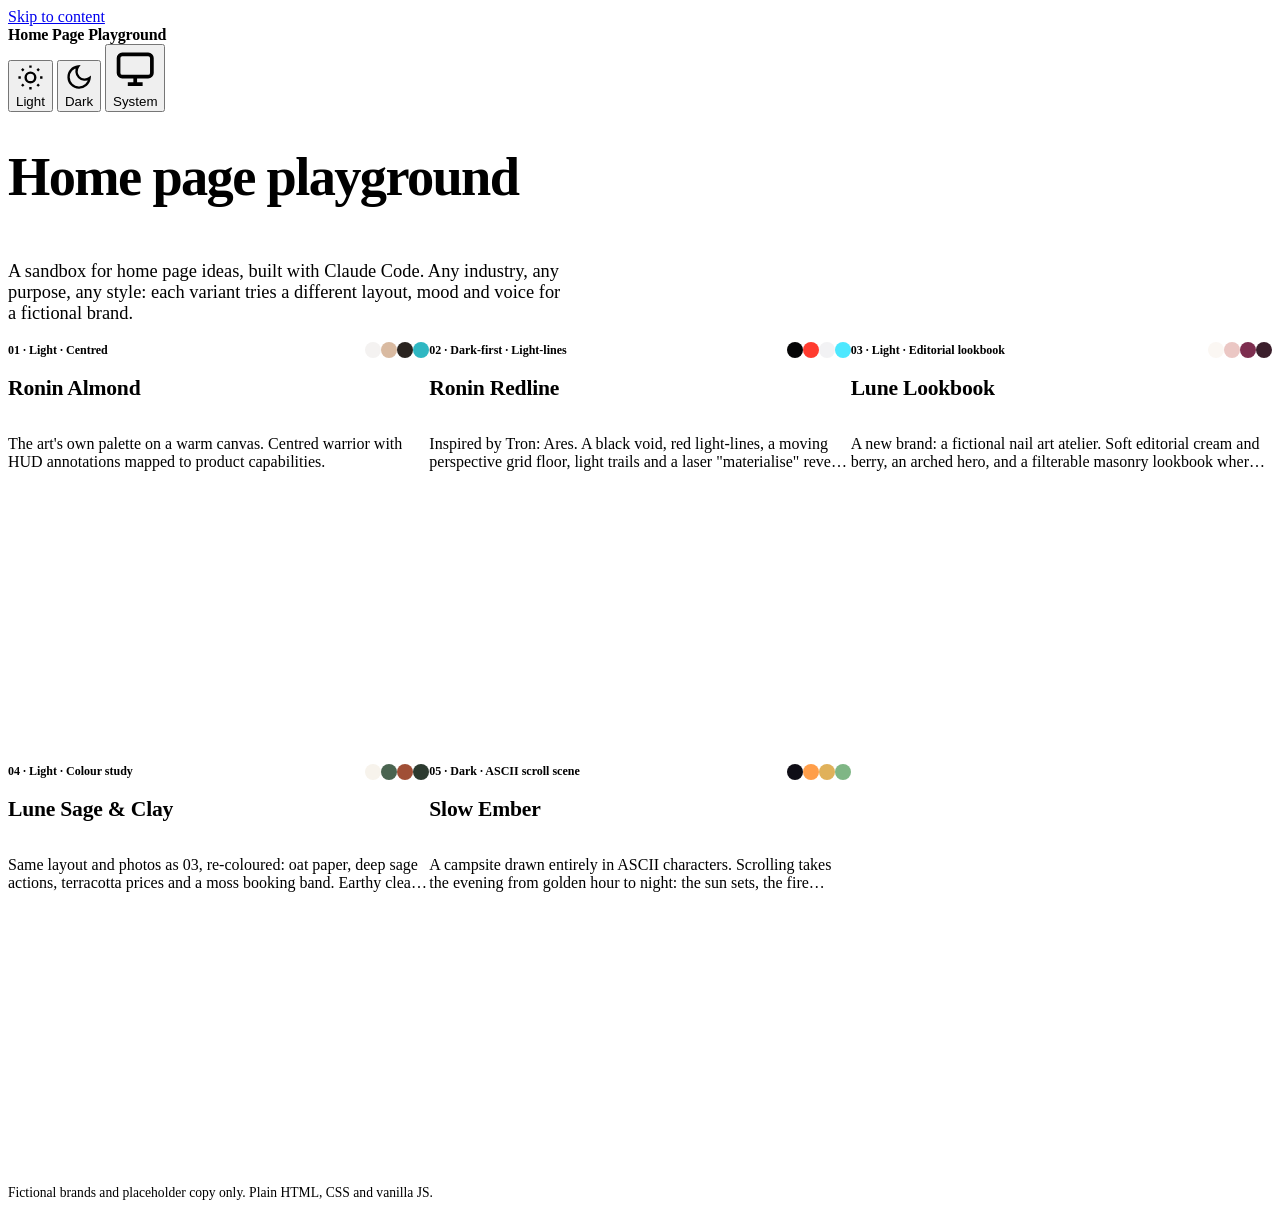
==== index.html @ 0874130c "update workflow and add more info to readme" ====
<!doctype html>
<html lang="en">
<head>
  <meta charset="utf-8">
  <meta name="viewport" content="width=device-width, initial-scale=1">
  <title>Home Page Playground</title>
  <meta name="description" content="Gallery of home page variants built in this playground.">
  <link rel="preconnect" href="https://fonts.googleapis.com">
  <link rel="preconnect" href="https://fonts.gstatic.com" crossorigin>
  <link href="https://fonts.googleapis.com/css2?family=Space+Grotesk:wght@600;700&family=Inter:wght@400;500;600;700&display=swap" rel="stylesheet">
  <link rel="stylesheet" href="shared/css/design-system.css">
  <link rel="stylesheet" href="shared/css/base.css">
  <link rel="stylesheet" href="shared/css/components.css">
  <script src="shared/js/theme-manager.js"></script>
  <style>
    /* Gallery uses the shared tokens as they are; only layout lives here. */
    body { display: flex; flex-direction: column; min-height: 100vh; }
    main { flex: 1; }

    .brand { font-family: var(--font-display); font-weight: 700; letter-spacing: -0.01em; color: var(--text-primary); text-decoration: none; }

    .gallery-head { display: grid; gap: var(--space-4); padding-block: var(--space-12) var(--space-8); }
    .gallery-head h1 { font-size: clamp(2.2rem, 5vw, 3.4rem); line-height: 1.05; letter-spacing: -0.03em; font-weight: 700; }
    .gallery-head .lead { font-size: 1.15rem; max-width: 560px; color: var(--text-secondary); }

    /* Grid */
    .gallery-grid { display: grid; gap: var(--space-6); padding-block: var(--space-4) var(--space-16); }
    @media (min-width: 768px) { .gallery-grid { grid-template-columns: repeat(2, 1fr); } }
    @media (min-width: 1024px) { .gallery-grid { grid-template-columns: repeat(3, 1fr); } }

    /* Card: live preview on top, info below */
    .variant-card { position: relative; aspect-ratio: 1 / 1; padding: 0; gap: 0; overflow: hidden; transition: transform var(--duration-base, .3s) ease, box-shadow var(--duration-base, .3s) ease; }
    .variant-card:hover { transform: translateY(-4px); box-shadow: var(--shadow-md); }
    .variant-card__preview { position: relative; flex: 1; min-height: 0; overflow: hidden; background: var(--bg-secondary); }
    .variant-card__preview iframe { position: absolute; top: 0; left: 0; width: 1440px; height: 1440px; border: 0; pointer-events: none; transform-origin: 0 0; transform: scale(var(--preview-scale, 0.25)); }
    /* Static (not relative) so the link's stretched ::after covers the whole card */
    .variant-card__info { display: flex; flex-direction: column; gap: var(--space-2); padding: var(--space-4) var(--space-6) var(--space-6); }
    .variant-card__meta { display: flex; justify-content: space-between; align-items: center; gap: var(--space-3); }
    .variant-card .eyebrow { font-family: var(--font-body); font-size: .75rem; font-weight: 600; letter-spacing: 0; text-transform: none; color: var(--primary-color); }
    .variant-card .swatches { display: flex; gap: var(--space-1); flex-shrink: 0; }
    .variant-card .swatches span { width: 1rem; height: 1rem; border-radius: 50%; border: 1px solid var(--border-color); }
    .variant-card .card__title { font-size: 1.35rem; letter-spacing: -0.01em; line-height: 1.15; }
    .variant-card .card__body { display: -webkit-box; -webkit-line-clamp: 2; -webkit-box-orient: vertical; overflow: hidden; font-size: var(--text-sm); }
    .variant-card__link { color: inherit; text-decoration: none; }
    .variant-card__link::after { content: ""; position: absolute; inset: 0; z-index: 1; }
    .variant-card__link:focus-visible { outline: none; }
    .variant-card:has(.variant-card__link:focus-visible) { outline: 2px solid var(--focus-ring); outline-offset: 3px; }

    .site-footer { padding-block: var(--space-10); color: var(--text-secondary); font-size: .85rem; border-top: 1px solid var(--border-color); }

    @media (prefers-reduced-motion: reduce) {
      .variant-card { transition: none; }
      .variant-card:hover { transform: none; }
    }
  </style>
</head>
<body>
  <a class="skip-link" href="#main">Skip to content</a>
  <header class="site-header">
    <div class="container site-header__inner">
      <a class="brand" href="index.html">Home Page Playground</a>
      <div class="theme-toggle" role="group" aria-label="Colour theme">
        <button type="button" class="theme-toggle__option" data-theme-value="light" aria-pressed="false"><svg viewBox="0 0 24 24" fill="none" stroke="currentColor" stroke-width="2" aria-hidden="true"><circle cx="12" cy="12" r="4"/><path d="M12 2v2M12 20v2M4.9 4.9l1.4 1.4M17.7 17.7l1.4 1.4M2 12h2M20 12h2M4.9 19.1l1.4-1.4M17.7 6.3l1.4-1.4"/></svg><span class="sr-only">Light</span></button>
        <button type="button" class="theme-toggle__option" data-theme-value="dark" aria-pressed="false"><svg viewBox="0 0 24 24" fill="none" stroke="currentColor" stroke-width="2" aria-hidden="true"><path d="M21 12.8A9 9 0 1 1 11.2 3a7 7 0 0 0 9.8 9.8z"/></svg><span class="sr-only">Dark</span></button>
        <button type="button" class="theme-toggle__option" data-theme-value="system" aria-pressed="false"><svg viewBox="0 0 24 24" fill="none" stroke="currentColor" stroke-width="2" aria-hidden="true"><rect x="3" y="4" width="18" height="12" rx="2"/><path d="M8 20h8M12 16v4"/></svg><span class="sr-only">System</span></button>
      </div>
    </div>
  </header>
  <main id="main" class="container" tabindex="-1">
    <div class="gallery-head">
      <h1>Home page playground</h1>
      <p class="lead">A sandbox for home page ideas, built with Claude Code. Any industry, any purpose, any style: each variant tries a different layout, mood and voice for a fictional brand.</p>
    </div>
    <div class="gallery-grid">
      <article class="card variant-card">
        <div class="variant-card__preview" aria-hidden="true"><iframe src="variants/01-ronin-almond/index.html" loading="lazy" tabindex="-1" title="" scrolling="no"></iframe></div>
        <div class="variant-card__info">
          <div class="variant-card__meta"><span class="eyebrow">01 · Light · Centred</span><div class="swatches" aria-hidden="true"><span style="background:#F4F2F1"></span><span style="background:#D9BAA1"></span><span style="background:#2A2420"></span><span style="background:#2FB7C2"></span></div></div>
          <h2 class="card__title"><a class="variant-card__link" href="variants/01-ronin-almond/index.html">Ronin Almond</a></h2>
          <p class="card__body">The art's own palette on a warm canvas. Centred warrior with HUD annotations mapped to product capabilities.</p>
        </div>
      </article>
      <article class="card variant-card">
        <div class="variant-card__preview" aria-hidden="true"><iframe src="variants/02-ronin-redline/index.html" loading="lazy" tabindex="-1" title="" scrolling="no"></iframe></div>
        <div class="variant-card__info">
          <div class="variant-card__meta"><span class="eyebrow">02 · Dark-first · Light-lines</span><div class="swatches" aria-hidden="true"><span style="background:#050506"></span><span style="background:#FF3B2F"></span><span style="background:#F2F2F4"></span><span style="background:#4DE8FF"></span></div></div>
          <h2 class="card__title"><a class="variant-card__link" href="variants/02-ronin-redline/index.html">Ronin Redline</a></h2>
          <p class="card__body">Inspired by Tron: Ares. A black void, red light-lines, a moving perspective grid floor, light trails and a laser "materialise" reveal on the hero art.</p>
        </div>
      </article>
      <article class="card variant-card">
        <div class="variant-card__preview" aria-hidden="true"><iframe src="variants/03-lune-lookbook/index.html" loading="lazy" tabindex="-1" title="" scrolling="no"></iframe></div>
        <div class="variant-card__info">
          <div class="variant-card__meta"><span class="eyebrow">03 · Light · Editorial lookbook</span><div class="swatches" aria-hidden="true"><span style="background:#FBF7F3"></span><span style="background:#EBC7C4"></span><span style="background:#7D2E4F"></span><span style="background:#3B1F2C"></span></div></div>
          <h2 class="card__title"><a class="variant-card__link" href="variants/03-lune-lookbook/index.html">Lune Lookbook</a></h2>
          <p class="card__body">A new brand: a fictional nail art atelier. Soft editorial cream and berry, an arched hero, and a filterable masonry lookbook where each look can be booked from its tile.</p>
        </div>
      </article>
      <article class="card variant-card">
        <div class="variant-card__preview" aria-hidden="true"><iframe src="variants/04-lune-sage/index.html" loading="lazy" tabindex="-1" title="" scrolling="no"></iframe></div>
        <div class="variant-card__info">
          <div class="variant-card__meta"><span class="eyebrow">04 · Light · Colour study</span><div class="swatches" aria-hidden="true"><span style="background:#F7F3EC"></span><span style="background:#4A6450"></span><span style="background:#A04F36"></span><span style="background:#2C3A2F"></span></div></div>
          <h2 class="card__title"><a class="variant-card__link" href="variants/04-lune-sage/index.html">Lune Sage &amp; Clay</a></h2>
          <p class="card__body">Same layout and photos as 03, re-coloured: oat paper, deep sage actions, terracotta prices and a moss booking band. Earthy clean-beauty feel.</p>
        </div>
      </article>
      <article class="card variant-card">
        <div class="variant-card__preview" aria-hidden="true"><iframe src="variants/05-slow-ember-ascii/index.html" loading="lazy" tabindex="-1" title="" scrolling="no"></iframe></div>
        <div class="variant-card__info">
          <div class="variant-card__meta"><span class="eyebrow">05 · Dark · ASCII scroll scene</span><div class="swatches" aria-hidden="true"><span style="background:#0F0D16"></span><span style="background:#FF9E4A"></span><span style="background:#E0B15A"></span><span style="background:#7FB685"></span></div></div>
          <h2 class="card__title"><a class="variant-card__link" href="variants/05-slow-ember-ascii/index.html">Slow Ember</a></h2>
          <p class="card__body">A campsite drawn entirely in ASCII characters. Scrolling takes the evening from golden hour to night: the sun sets, the fire catches, stars come out and autumn leaves keep falling.</p>
        </div>
      </article>
    </div>
  </main>
  <footer class="site-footer">
    <div class="container">Fictional brands and placeholder copy only. Plain HTML, CSS and vanilla JS.</div>
  </footer>
  <script>
    // Scale each 1440px-wide live preview to fit its card.
    (function () {
      var previews = document.querySelectorAll('.variant-card__preview');
      function fit(el) { el.style.setProperty('--preview-scale', el.clientWidth / 1440); }
      if ('ResizeObserver' in window) {
        var ro = new ResizeObserver(function (entries) { entries.forEach(function (e) { fit(e.target); }); });
        previews.forEach(function (el) { ro.observe(el); });
      } else {
        previews.forEach(fit);
        window.addEventListener('resize', function () { previews.forEach(fit); });
      }
    })();
  </script>
</body>
</html>
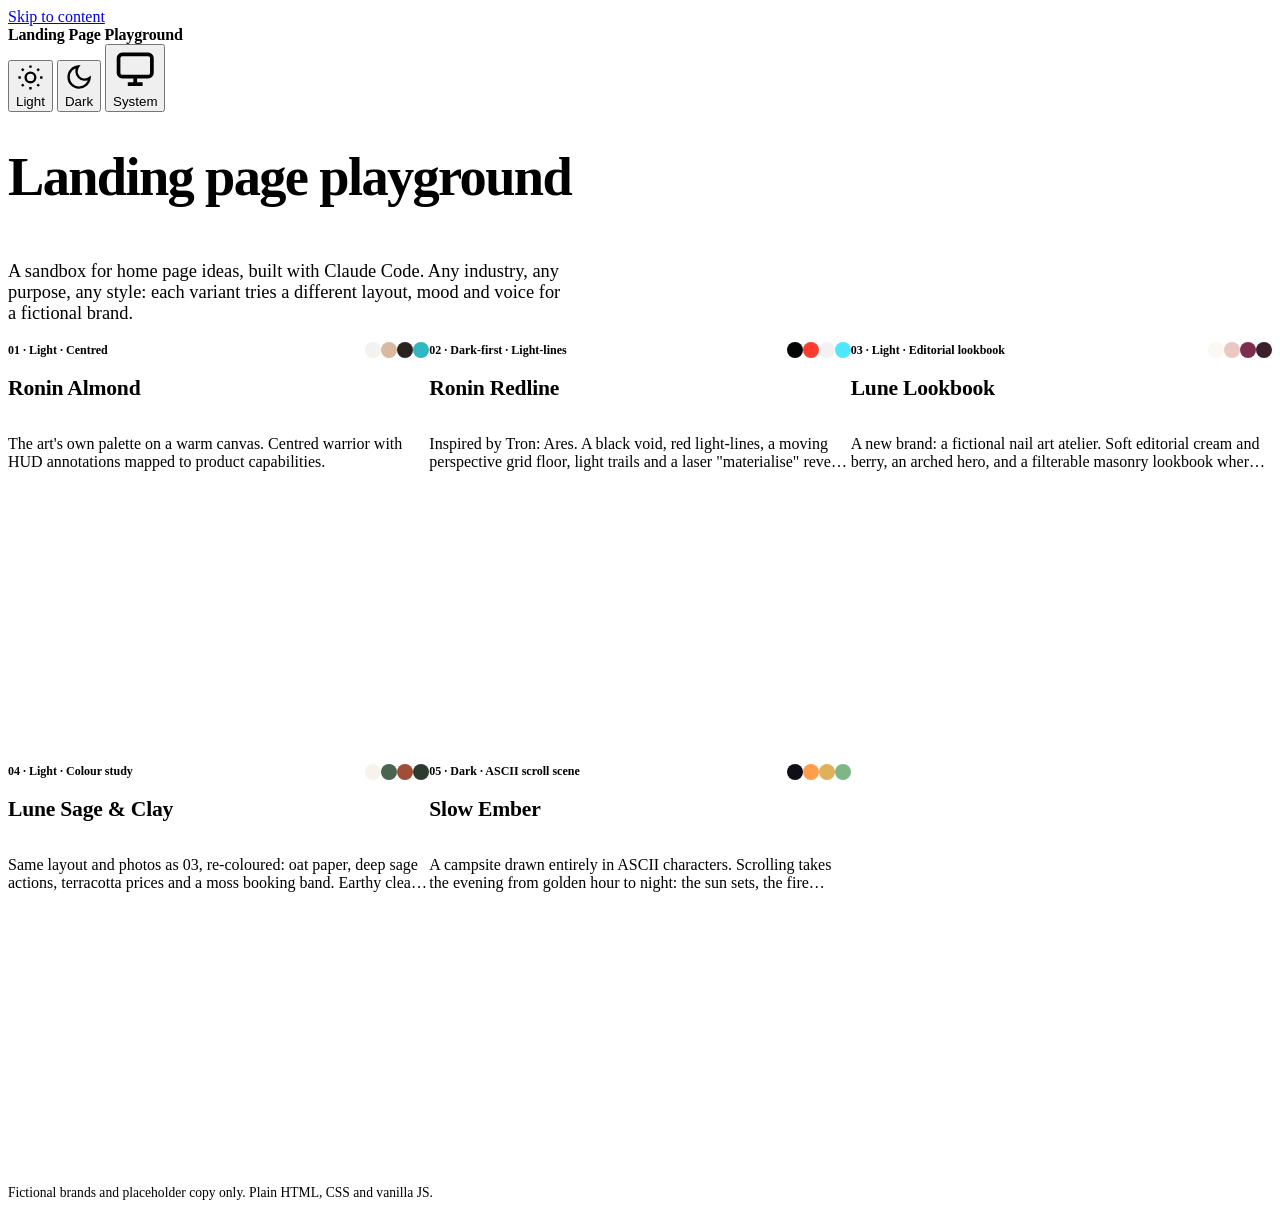
==== commit 9e2a6af8: "change name to Landing Page" ====
--- a/index.html
+++ b/index.html
@@ -3,7 +3,7 @@
 <head>
   <meta charset="utf-8">
   <meta name="viewport" content="width=device-width, initial-scale=1">
-  <title>Home Page Playground</title>
+  <title>Landing Page Playground</title>
   <meta name="description" content="Gallery of home page variants built in this playground.">
   <link rel="preconnect" href="https://fonts.googleapis.com">
   <link rel="preconnect" href="https://fonts.gstatic.com" crossorigin>
@@ -58,7 +58,7 @@
   <a class="skip-link" href="#main">Skip to content</a>
   <header class="site-header">
     <div class="container site-header__inner">
-      <a class="brand" href="index.html">Home Page Playground</a>
+      <a class="brand" href="index.html">Landing Page Playground</a>
       <div class="theme-toggle" role="group" aria-label="Colour theme">
         <button type="button" class="theme-toggle__option" data-theme-value="light" aria-pressed="false"><svg viewBox="0 0 24 24" fill="none" stroke="currentColor" stroke-width="2" aria-hidden="true"><circle cx="12" cy="12" r="4"/><path d="M12 2v2M12 20v2M4.9 4.9l1.4 1.4M17.7 17.7l1.4 1.4M2 12h2M20 12h2M4.9 19.1l1.4-1.4M17.7 6.3l1.4-1.4"/></svg><span class="sr-only">Light</span></button>
         <button type="button" class="theme-toggle__option" data-theme-value="dark" aria-pressed="false"><svg viewBox="0 0 24 24" fill="none" stroke="currentColor" stroke-width="2" aria-hidden="true"><path d="M21 12.8A9 9 0 1 1 11.2 3a7 7 0 0 0 9.8 9.8z"/></svg><span class="sr-only">Dark</span></button>
@@ -68,7 +68,7 @@
   </header>
   <main id="main" class="container" tabindex="-1">
     <div class="gallery-head">
-      <h1>Home page playground</h1>
+      <h1>Landing page playground</h1>
       <p class="lead">A sandbox for home page ideas, built with Claude Code. Any industry, any purpose, any style: each variant tries a different layout, mood and voice for a fictional brand.</p>
     </div>
     <div class="gallery-grid">
